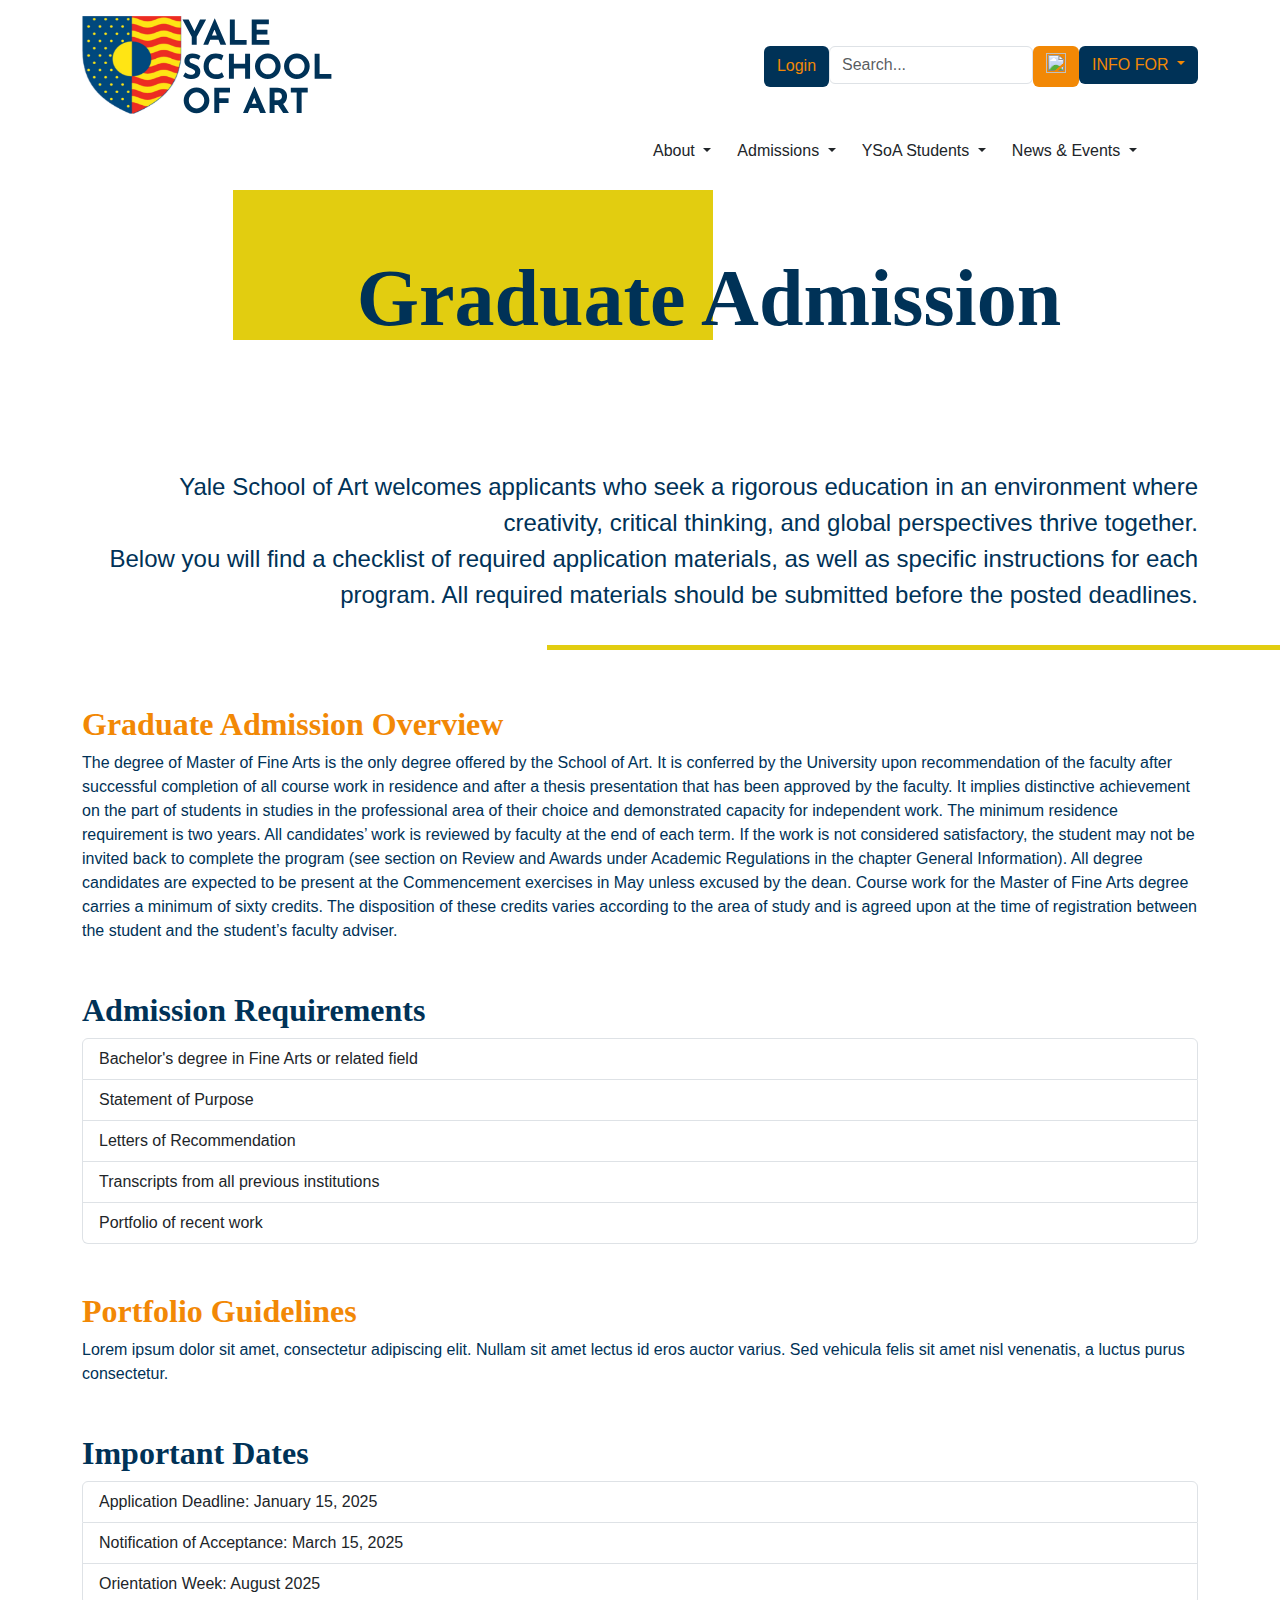
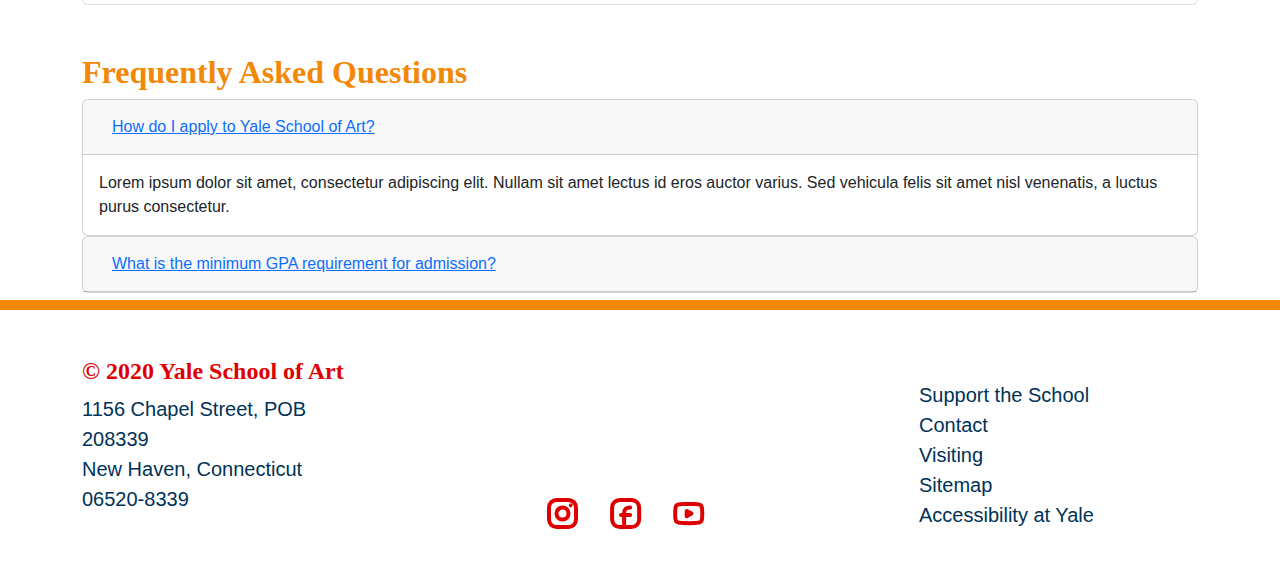
==== graduate-ad.html @ 080f5b9a "project" ====
<!DOCTYPE html>
<html lang="en">
<head>
    <meta charset="UTF-8">
    <meta name="viewport" content="width=device-width, initial-scale=1.0">
    <title>Graduate Admissions - Yale School of Art</title>
    <link href="https://cdn.jsdelivr.net/npm/bootstrap@5.3.3/dist/css/bootstrap.min.css" rel="stylesheet" integrity="sha384-QWTKZyjpPEjISv5WaRU9OFeRpok6YctnYmDr5pNlyT2bRjXh0JMhjY6hW+ALEwIH" crossorigin="anonymous">
    <script src="https://cdn.jsdelivr.net/npm/bootstrap@5.3.3/dist/js/bootstrap.bundle.min.js" integrity="sha384-YvpcrYf0tY3lHB60NNkmXc5s9fDVZLESaAA55NDzOxhy9GkcIdslK1eN7N6jIeHz" crossorigin="anonymous"></script>
    <link rel="stylesheet" href="style.css">
    <link rel="stylesheet" href="graduate-ad.css">
</head>
<body>
    <header class="container">
      <div class="row justify-content-between py-3 align-items-center">
        <div class="col d-flex flex-wrap">
          <a class="navbar-brand" href="index.html">
            <img class="logo" src="images/logo.png" alt="Yale Logo">
          </a>
          <h1 class="YSoA align-self-center">Yale School of Art</h1>
          <svg class="col-lg-auto logo-text" viewBox="0 0 211 134" fill="none" xmlns="http://www.w3.org/2000/svg">
            <path d="M13.728 26.008L0.72 1.672H9.312L18.432 20.008L16.368 20.152L25.344 1.672H33.936L20.688 26.008V37H13.728V26.008ZM29.9198 37L45.8558 0.279998H46.2398L62.1758 37H54.1118L43.9358 11.176L48.9758 7.72L36.7838 37H29.9198ZM40.8158 24.232H51.4238L53.8718 30.088H38.6558L40.8158 24.232ZM67.3256 1.672H74.2856V30.28H90.8936V37H67.3256V1.672ZM98.0756 1.672H122.172V8.392H105.036V15.928H120.204V22.648H105.036V30.28H122.844V37H98.0756V1.672ZM23.424 58.216C22.08 57.48 20.704 56.872 19.296 56.392C17.92 55.912 16.624 55.672 15.408 55.672C13.904 55.672 12.72 55.976 11.856 56.584C10.992 57.192 10.56 58.104 10.56 59.32C10.56 60.152 10.88 60.904 11.52 61.576C12.192 62.216 13.04 62.792 14.064 63.304C15.12 63.816 16.208 64.28 17.328 64.696C18.352 65.08 19.36 65.544 20.352 66.088C21.376 66.6 22.288 67.256 23.088 68.056C23.888 68.824 24.528 69.8 25.008 70.984C25.488 72.136 25.728 73.56 25.728 75.256C25.728 77.048 25.264 78.712 24.336 80.248C23.408 81.784 22.048 83.032 20.256 83.992C18.464 84.92 16.256 85.384 13.632 85.384C12.288 85.384 10.912 85.256 9.504 85C8.128 84.712 6.768 84.296 5.424 83.752C4.08 83.176 2.784 82.456 1.536 81.592L4.608 76.168C5.44 76.776 6.336 77.32 7.296 77.8C8.288 78.248 9.28 78.6 10.272 78.856C11.264 79.112 12.176 79.24 13.008 79.24C13.84 79.24 14.672 79.128 15.504 78.904C16.368 78.648 17.072 78.232 17.616 77.656C18.192 77.08 18.48 76.28 18.48 75.256C18.48 74.552 18.24 73.912 17.76 73.336C17.312 72.76 16.688 72.232 15.888 71.752C15.12 71.272 14.272 70.856 13.344 70.504C12.256 70.088 11.136 69.608 9.984 69.064C8.832 68.52 7.744 67.864 6.72 67.096C5.728 66.296 4.912 65.32 4.272 64.168C3.664 62.984 3.36 61.544 3.36 59.848C3.36 57.8 3.808 56.024 4.704 54.52C5.632 53.016 6.928 51.832 8.592 50.968C10.256 50.072 12.176 49.576 14.352 49.48C17.2 49.48 19.504 49.816 21.264 50.488C23.056 51.16 24.656 51.96 26.064 52.888L23.424 58.216ZM59.0404 82.072C58.6564 82.392 57.9364 82.824 56.8804 83.368C55.8564 83.912 54.5924 84.392 53.0884 84.808C51.5844 85.224 49.9204 85.416 48.0964 85.384C45.3124 85.32 42.8164 84.824 40.6084 83.896C38.4324 82.936 36.5764 81.64 35.0404 80.008C33.5364 78.376 32.3844 76.504 31.5844 74.392C30.7844 72.28 30.3844 70.024 30.3844 67.624C30.3844 64.936 30.7844 62.472 31.5844 60.232C32.4164 57.992 33.5844 56.056 35.0884 54.424C36.6244 52.792 38.4484 51.528 40.5604 50.632C42.6724 49.736 45.0084 49.288 47.5684 49.288C49.9364 49.288 52.0324 49.608 53.8564 50.248C55.6804 50.888 57.1684 51.576 58.3204 52.312L55.5844 58.888C54.7844 58.28 53.7124 57.656 52.3684 57.016C51.0564 56.344 49.5364 56.008 47.8084 56.008C46.4644 56.008 45.1684 56.296 43.9204 56.872C42.7044 57.416 41.6164 58.2 40.6564 59.224C39.7284 60.248 38.9924 61.448 38.4484 62.824C37.9044 64.168 37.6324 65.64 37.6324 67.24C37.6324 68.936 37.8724 70.488 38.3524 71.896C38.8644 73.304 39.5844 74.52 40.5124 75.544C41.4404 76.536 42.5444 77.304 43.8244 77.848C45.1364 78.392 46.6084 78.664 48.2404 78.664C50.1284 78.664 51.7444 78.36 53.0884 77.752C54.4324 77.144 55.4564 76.504 56.1604 75.832L59.0404 82.072ZM95.7251 49.672V85H88.7651V70.648H72.9731V85H66.0131V49.672H72.9731V63.928H88.7651V49.672H95.7251ZM102.666 67.384C102.666 64.952 103.13 62.648 104.058 60.472C104.986 58.296 106.266 56.376 107.898 54.712C109.562 53.016 111.482 51.688 113.658 50.728C115.834 49.768 118.17 49.288 120.666 49.288C123.13 49.288 125.45 49.768 127.626 50.728C129.802 51.688 131.722 53.016 133.386 54.712C135.082 56.376 136.394 58.296 137.322 60.472C138.282 62.648 138.762 64.952 138.762 67.384C138.762 69.88 138.282 72.216 137.322 74.392C136.394 76.568 135.082 78.488 133.386 80.152C131.722 81.784 129.802 83.064 127.626 83.992C125.45 84.92 123.13 85.384 120.666 85.384C118.17 85.384 115.834 84.92 113.658 83.992C111.482 83.064 109.562 81.784 107.898 80.152C106.266 78.488 104.986 76.568 104.058 74.392C103.13 72.216 102.666 69.88 102.666 67.384ZM109.866 67.384C109.866 68.952 110.138 70.424 110.682 71.8C111.258 73.144 112.042 74.344 113.034 75.4C114.058 76.424 115.226 77.224 116.538 77.8C117.882 78.376 119.338 78.664 120.906 78.664C122.41 78.664 123.802 78.376 125.082 77.8C126.394 77.224 127.53 76.424 128.49 75.4C129.45 74.344 130.202 73.144 130.746 71.8C131.29 70.424 131.562 68.952 131.562 67.384C131.562 65.784 131.274 64.296 130.698 62.92C130.154 61.544 129.386 60.344 128.394 59.32C127.434 58.264 126.298 57.448 124.986 56.872C123.674 56.296 122.25 56.008 120.714 56.008C119.178 56.008 117.754 56.296 116.442 56.872C115.13 57.448 113.978 58.264 112.986 59.32C111.994 60.344 111.226 61.544 110.682 62.92C110.138 64.296 109.866 65.784 109.866 67.384ZM143.541 67.384C143.541 64.952 144.005 62.648 144.933 60.472C145.861 58.296 147.141 56.376 148.773 54.712C150.437 53.016 152.357 51.688 154.533 50.728C156.709 49.768 159.045 49.288 161.541 49.288C164.005 49.288 166.325 49.768 168.501 50.728C170.677 51.688 172.597 53.016 174.261 54.712C175.957 56.376 177.269 58.296 178.197 60.472C179.157 62.648 179.637 64.952 179.637 67.384C179.637 69.88 179.157 72.216 178.197 74.392C177.269 76.568 175.957 78.488 174.261 80.152C172.597 81.784 170.677 83.064 168.501 83.992C166.325 84.92 164.005 85.384 161.541 85.384C159.045 85.384 156.709 84.92 154.533 83.992C152.357 83.064 150.437 81.784 148.773 80.152C147.141 78.488 145.861 76.568 144.933 74.392C144.005 72.216 143.541 69.88 143.541 67.384ZM150.741 67.384C150.741 68.952 151.013 70.424 151.557 71.8C152.133 73.144 152.917 74.344 153.909 75.4C154.933 76.424 156.101 77.224 157.413 77.8C158.757 78.376 160.213 78.664 161.781 78.664C163.285 78.664 164.677 78.376 165.957 77.8C167.269 77.224 168.405 76.424 169.365 75.4C170.325 74.344 171.077 73.144 171.621 71.8C172.165 70.424 172.437 68.952 172.437 67.384C172.437 65.784 172.149 64.296 171.573 62.92C171.029 61.544 170.261 60.344 169.269 59.32C168.309 58.264 167.173 57.448 165.861 56.872C164.549 56.296 163.125 56.008 161.589 56.008C160.053 56.008 158.629 56.296 157.317 56.872C156.005 57.448 154.853 58.264 153.861 59.32C152.869 60.344 152.101 61.544 151.557 62.92C151.013 64.296 150.741 65.784 150.741 67.384ZM186.576 49.672H193.536V78.28H210.144V85H186.576V49.672ZM2.4 115.384C2.4 112.952 2.864 110.648 3.792 108.472C4.72 106.296 6 104.376 7.632 102.712C9.296 101.016 11.216 99.688 13.392 98.728C15.568 97.768 17.904 97.288 20.4 97.288C22.864 97.288 25.184 97.768 27.36 98.728C29.536 99.688 31.456 101.016 33.12 102.712C34.816 104.376 36.128 106.296 37.056 108.472C38.016 110.648 38.496 112.952 38.496 115.384C38.496 117.88 38.016 120.216 37.056 122.392C36.128 124.568 34.816 126.488 33.12 128.152C31.456 129.784 29.536 131.064 27.36 131.992C25.184 132.92 22.864 133.384 20.4 133.384C17.904 133.384 15.568 132.92 13.392 131.992C11.216 131.064 9.296 129.784 7.632 128.152C6 126.488 4.72 124.568 3.792 122.392C2.864 120.216 2.4 117.88 2.4 115.384ZM9.6 115.384C9.6 116.952 9.872 118.424 10.416 119.8C10.992 121.144 11.776 122.344 12.768 123.4C13.792 124.424 14.96 125.224 16.272 125.8C17.616 126.376 19.072 126.664 20.64 126.664C22.144 126.664 23.536 126.376 24.816 125.8C26.128 125.224 27.264 124.424 28.224 123.4C29.184 122.344 29.936 121.144 30.48 119.8C31.024 118.424 31.296 116.952 31.296 115.384C31.296 113.784 31.008 112.296 30.432 110.92C29.888 109.544 29.12 108.344 28.128 107.32C27.168 106.264 26.032 105.448 24.72 104.872C23.408 104.296 21.984 104.008 20.448 104.008C18.912 104.008 17.488 104.296 16.176 104.872C14.864 105.448 13.712 106.264 12.72 107.32C11.728 108.344 10.96 109.544 10.416 110.92C9.872 112.296 9.6 113.784 9.6 115.384ZM45.435 97.672H67.515V104.392H52.395V112.408H65.499V119.128H52.395V133H45.435V97.672ZM85.8416 133L101.778 96.28H102.162L118.098 133H110.034L99.8576 107.176L104.898 103.72L92.7056 133H85.8416ZM96.7376 120.232H107.346L109.794 126.088H94.5776L96.7376 120.232ZM133.952 97.672C136.16 97.672 138.128 97.96 139.856 98.536C141.584 99.08 143.024 99.88 144.176 100.936C145.36 101.96 146.256 103.208 146.864 104.68C147.472 106.12 147.776 107.752 147.776 109.576C147.776 111.016 147.552 112.456 147.104 113.896C146.688 115.336 145.984 116.648 144.992 117.832C144.032 119.016 142.752 119.976 141.152 120.712C139.552 121.416 137.568 121.768 135.2 121.768H130.208V133H123.248V97.672H133.952ZM135.152 115.048C136.208 115.048 137.088 114.872 137.792 114.52C138.496 114.168 139.04 113.72 139.424 113.176C139.84 112.632 140.128 112.072 140.288 111.496C140.48 110.888 140.576 110.328 140.576 109.816C140.576 109.432 140.512 108.952 140.384 108.376C140.288 107.768 140.064 107.16 139.712 106.552C139.36 105.944 138.816 105.432 138.08 105.016C137.376 104.6 136.416 104.392 135.2 104.392H130.208V115.048H135.152ZM141.68 119.368L150.416 133H142.304L133.376 119.56L141.68 119.368ZM153.051 97.672H176.859V104.392H168.267V133H161.307V104.392H153.051V97.672Z" fill="#003257"/>
          </svg>
        </div>
        <div class="col-md-auto d-flex flex-wrap box-2 ">
          <button type="button" class="btn btn-login" data-bs-toggle="modal" data-bs-target="#loginModal">
            Login
          </button>
            <form class="col-lg-auto  mb-lg-0" role="search">
              <input type="search" class="form-control" placeholder="Search..." aria-label="Search">
            </form>
            <button type="button" class="btn btn-search"><img src="https://www.svgrepo.com/show/55048/search.svg" width="20px" height="20px" alt=""></button> 
            <div class="dropdown">
              <button class="btn btn-login dropdown-toggle" type="button" data-bs-toggle="dropdown" aria-expanded="false">
                INFO FOR
              </button>
              <ul class="dropdown-menu">
                <li><a class="dropdown-item" href="#">Visitors</a></li>
                <li><a class="dropdown-item" href="#">Current Students</a></li>
                <li><a class="dropdown-item" href="#">General Audience</a></li>
              </ul>
            </div>
        </div>
      </div>
      <nav class="container navbar navbar-expand-lg py-0">  
        <div class="d-flex flex-wrap offset-md-6 justify-content-end">
            <button class="navbar-toggler" type="button" data-bs-toggle="collapse" data-bs-target="#navbarNav" aria-controls="navbarNav" aria-expanded="false" aria-label="Toggle navigation">
                <span class="navbar-toggler-icon"></span>
            </button>
            <div  class="collapse navbar-collapse" id="navbarNav">
                <div class="dropdown">
                    <button class="btn dropdown-toggle" type="button" data-bs-toggle="dropdown" aria-expanded="false">
                      About
                    </button>
                    <ul class="dropdown-menu">
                      <li><a class="dropdown-item" href="#">History</a></li>
                      <li><a class="dropdown-item" href="#">Mission Statement</a></li>
                      <li><a class="dropdown-item" href="#">People</a>
                        <ul>
                          <li><a class="dropdown-item" href="#">Faculty & Staff</a></li>
                          <li><a class="dropdown-item" href="#">Current Students</a></li>
                          <li><a class="dropdown-item" href="#">Alumni</a></li>
                          <li><a class="dropdown-item" href="#">Friends of the School</a></li>
                        </ul>
                      </li>
                    </ul>
                  </div>
                  <div class="dropdown">
                    <button class="btn dropdown-toggle" type="button" data-bs-toggle="dropdown" aria-expanded="false">
                      Admissions
                    </button>
                    <ul class="dropdown-menu">
                      <li><a class="dropdown-item" href="graduate-ad.html">Graduate Admission</a><ul><li><a class="dropdown-item" href="#">Portfolio Requirements</a></li></ul></li>
                      <li><a class="dropdown-item" href="#">Financial Aid</a><ul><li><a class="dropdown-item" href="#">Tuition, Fees, <br> & Cost of Attendance</a></li></ul></li>
                      <li><a class="dropdown-item" href="#">Graduate Study Area</a></li>
                      <li><a class="dropdown-item" href="#">Courses</a></li>
                      <li><a class="dropdown-item" href="#">Housing</a></li>
                      <li><a class="dropdown-item" href="#">Brochures & Documentation</a></li>
                    </ul>
                  </div>
                  <div class="dropdown">
                    <button class="btn dropdown-toggle" type="button" data-bs-toggle="dropdown" aria-expanded="false">
                      YSoA Students
                    </button>
                    <ul class="dropdown-menu">
                      <li><a class="dropdown-item" href="#">Student Resources</a>
                        <ul>
                          <li><a class="dropdown-item" href="#">Academic Regulations</a></li>
                          <li><a class="dropdown-item" href="#">Community Bulletin Board</a></li>
                          <li><a class="dropdown-item" href="#">Yale University Resources & Services</a></li>
                          <li><a class="dropdown-item" href="#">Resources on Sexual Misconduct</a></li>
                          <li><a class="dropdown-item" href="#">Policy Statements</a></li>
                        </ul>
                      </li>
                      <li><a class="dropdown-item" href="#">Facilities</a></li>
                      <li><a class="dropdown-item" href="#">Undergraduate Studies in Art</a></li>
                    </ul>
                  </div>
                  <div class="dropdown">
                    <button class="btn dropdown-toggle" type="button" data-bs-toggle="dropdown" aria-expanded="false">
                      News & Events
                    </button>
                    <ul class="dropdown-menu">
                      <li><a class="dropdown-item" href="yale-news.html">News</a></li>
                      <li><a class="dropdown-item" href="#">Events</a></li>
                      <li><a class="dropdown-item" href="#">Exhibitions</a></li>
                      <li><a class="dropdown-item" href="#">Open Studios</a></li>
                      <li><a class="dropdown-item" href="#">Publication</a></li>
                      <li><a class="dropdown-item" href="yale-calendar.html">Calendar</a></li>
                    </ul>
                  </div>
            </div>
        </div>
      </nav> 
    </header>      

    <div class="modal fade" id="loginModal" tabindex="-1" aria-labelledby="loginModalLabel" aria-hidden="true">
      <div class="modal-dialog modal-dialog-centered">
          <div class="modal-content">
              <div class="modal-header">
                  <h5 class="modal-title" id="loginModalLabel">Login</h5>
                  <button type="button" class="btn-close" data-bs-dismiss="modal" aria-label="Close"></button>
              </div>
              <div class="modal-body">
                  <form>
                      <div class="mb-3">
                          <label for="email" class="form-label">Email address</label>
                          <input type="email" class="form-control" id="email" required>
                      </div>
                      <div class="mb-3">
                          <label for="password" class="form-label">Password</label>
                          <input type="password" class="form-control" id="password" required>
                      </div>
                      <button type="submit" class="btn btn-login">Login</button>
                  </form>
              </div>
          </div>
      </div>
    </div>

    <main>
        <div class="main-block offset-md-1">
            <div class="rectangle-container">
            <div class="rectangle-div"></div>
            <h1 class="main-text w-100" >Graduate Admission</h1>
            </div>
        </div>
         <div class="container">
             <p class="description text-end">Yale School of Art welcomes applicants who seek a rigorous
                education in an environment where creativity, critical thinking, and
                global perspectives thrive together. <br>Below you will find a checklist of required application materials,
                as well as specific instructions for each program. All required
                materials should be submitted before the posted deadlines.</p>
        <div class="underline offset-md-5"></div>
        </div>
        <div data-spy="scroll" data-target="#navbar" data-offset="50">
        
        <div class="container mt-5">
            <section id="overview">
                <h2 class="color-primary">Graduate Admission Overview</h2>
                <p>
                    The degree of Master of Fine Arts is the only degree offered by the School of Art. 
                    It is conferred by the University upon recommendation of the faculty after successful completion of all course work in residence and after a thesis presentation that has been approved by the faculty. 
                    It implies distinctive achievement on the part of students in studies in the professional area of their choice and demonstrated capacity for independent work. 
                    The minimum residence requirement is two years. All candidates’ work is reviewed by faculty at the end of each term. If the work is not considered satisfactory, 
                    the student may not be invited back to complete the program (see section on Review and Awards under Academic Regulations in the chapter General Information). 
                    All degree candidates are expected to be present at the Commencement exercises in May unless excused by the dean. Course work for the Master of Fine Arts degree carries a minimum of sixty credits.
                    The disposition of these credits varies according to the area of study and is agreed upon at the time of registration between the student and the student’s faculty adviser.
                </p>
            </section>
        
            <section id="admission" class="mt-5">
                <h2 class="color-secondary">Admission Requirements</h2>
                <div class="list-group">
                    <a href="#" class="list-group-item list-group-item-action">Bachelor's degree in Fine Arts or related field</a>
                    <a href="#" class="list-group-item list-group-item-action">Statement of Purpose</a>
                    <a href="#" class="list-group-item list-group-item-action">Letters of Recommendation</a>
                    <a href="#" class="list-group-item list-group-item-action">Transcripts from all previous institutions</a>
                    <a href="#" class="list-group-item list-group-item-action">Portfolio of recent work</a>
                </div>
            </section>
        
            <section id="portfolio" class="mt-5">
                <h2 class="color-primary">Portfolio Guidelines</h2>
                <p>Lorem ipsum dolor sit amet, consectetur adipiscing elit. Nullam sit amet lectus id eros auctor varius. Sed vehicula felis sit amet nisl venenatis, a luctus purus consectetur.</p>
            </section>
        
            <section id="dates" class="mt-5">
                <h2 class="color-secondary">Important Dates</h2>
                <ul class="list-group">
                    <li class="list-group-item">Application Deadline: <span class="font-weight-bold">January 15, 2025</span></li>
                    <li class="list-group-item">Notification of Acceptance: <span class="font-weight-bold">March 15, 2025</span></li>
                    <li class="list-group-item">Orientation Week: <span class="font-weight-bold">August 2025</span></li>
                </ul>
            </section>
        
            <section id="faq" class="mt-5">
                <h2 class="color-primary">Frequently Asked Questions</h2>
                <div class="accordion" id="accordionFaq">
                    <div class="card">
                        <div class="card-header" id="headingOne">
                            <h5 class="mb-0">
                                <button class="btn btn-link" type="button" data-toggle="collapse" data-target="#collapseOne" aria-expanded="true" aria-controls="collapseOne">
                                    How do I apply to Yale School of Art?
                                </button>
                            </h5>
                        </div>
        
                        <div id="collapseOne" class="collapse show" aria-labelledby="headingOne" data-parent="#accordionFaq">
                            <div class="card-body">
                                Lorem ipsum dolor sit amet, consectetur adipiscing elit. Nullam sit amet lectus id eros auctor varius. Sed vehicula felis sit amet nisl venenatis, a luctus purus consectetur.
                            </div>
                        </div>
                    </div>
                    <div class="card">
                        <div class="card-header" id="headingTwo">
                            <h5 class="mb-0">
                                <button class="btn btn-link collapsed" type="button" data-toggle="collapse" data-target="#collapseTwo" aria-expanded="false" aria-controls="collapseTwo">
                                    What is the minimum GPA requirement for admission?
                                </button>
                            </h5>
                        </div>
                        <div id="collapseTwo" class="collapse" aria-labelledby="headingTwo" data-parent="#accordionFaq">
                            <div class="card-body">
                                Lorem ipsum dolor sit amet, consectetur adipiscing elit. Nullam sit amet lectus id eros auctor varius. Sed vehicula felis sit amet nisl venenatis, a luctus purus consectetur.
                            </div>
                        </div>
                    </div>
                </div>
            </section>
        </div>
        </div>

        
    </main>
    <div class="orange-underline"></div>
   <!--Footer-->
    <div class="container">
      <footer class="d-flex flex-wrap justify-content-between align-items-end py-3 my-4">
        <div class="col mb-3">
          <h4>© 2020 Yale School of Art</h4>
          <p>1156 Chapel Street, POB 208339 <br>New Haven, Connecticut <br>06520-8339</p>
        </div>
    
        <div class="col mb-3 offset-md-2">
          <svg width="158" height="32" viewBox="0 0 158 32" fill="none" xmlns="http://www.w3.org/2000/svg">
            <path d="M92.1399 9.50993V21.5258C92.1399 25.6734 88.7775 29.0358 84.6299 29.0358H72.6141C68.4664 29.0358 65.1041 25.6734 65.1041 21.5258V9.50993C65.1041 5.36232 68.4664 2 72.6141 2H84.6299C88.7775 2 92.1399 5.36232 92.1399 9.50993Z" stroke="#DE0000" stroke-width="4" stroke-linecap="round" stroke-linejoin="round"/>
            <path d="M77.12 29.0356C77.12 24.5296 77.12 20.0237 77.12 15.5177C77.12 12.2321 77.871 9.50977 83.1279 9.50977" stroke="#DE0000" stroke-width="4" stroke-linecap="round" stroke-linejoin="round"/>
            <path d="M74.116 17.02H77.1199H83.1279" stroke="#DE0000" stroke-width="4" stroke-linecap="round" stroke-linejoin="round"/>
            <path d="M15.5178 21.5257C18.8359 21.5257 21.5258 18.8357 21.5258 15.5177C21.5258 12.1996 18.8359 9.50977 15.5178 9.50977C12.1997 9.50977 9.50989 12.1996 9.50989 15.5177C9.50989 18.8357 12.1997 21.5257 15.5178 21.5257Z" stroke="#DE0000" stroke-width="4" stroke-linecap="round" stroke-linejoin="round"/>
            <path d="M2 21.5258V9.50993C2 5.36232 5.36232 2 9.50993 2H21.5258C25.6734 2 29.0358 5.36232 29.0358 9.50993V21.5258C29.0358 25.6734 25.6734 29.0358 21.5258 29.0358H9.50993C5.36232 29.0358 2 25.6734 2 21.5258Z" stroke="#DE0000" stroke-width="4"/>
            <path d="M23.7788 7.2718L23.794 7.25488" stroke="#DE0000" stroke-width="4" stroke-linecap="round" stroke-linejoin="round"/>
            <path d="M144.43 15.5976L139.698 18.3012V12.894L144.43 15.5976Z" fill="black" stroke="#DE0000" stroke-width="4" stroke-linecap="round" stroke-linejoin="round"/>
            <path d="M128.208 16.5542V14.6413C128.208 10.7274 128.208 8.77048 129.432 7.51133C130.656 6.25218 132.583 6.19767 136.438 6.08866C138.264 6.03701 140.129 6 141.726 6C143.323 6 145.188 6.03701 147.015 6.08866C150.869 6.19767 152.796 6.25218 154.02 7.51133C155.244 8.77048 155.244 10.7274 155.244 14.6413V16.5542C155.244 20.468 155.244 22.425 154.02 23.6841C152.796 24.9433 150.869 24.9978 147.015 25.1068C145.188 25.1585 143.323 25.1955 141.726 25.1955C140.129 25.1955 138.264 25.1585 136.437 25.1068C132.583 24.9978 130.656 24.9433 129.432 23.6841C128.208 22.425 128.208 20.468 128.208 16.5542Z" stroke="#DE0000" stroke-width="4"/>
            </svg> 
        </div>
    
        <div class="col mb-3 offset-md-1">
          <ul class="nav flex-column">
            <li class="nav-item"><a href="#" class="nav-link p-0">Support the School</a></li>
            <li class="nav-item"><a href="#" class="nav-link p-0">Contact</a></li>
            <li class="nav-item"><a href="#" class="nav-link p-0">Visiting</a></li>
            <li class="nav-item"><a href="https://art.yale.edu/sitemap.xml" class="nav-link p-0">Sitemap</a></li>
            <li class="nav-item "><a href="#" class="nav-link p-0">Accessibility at Yale</a></li>
          </ul>
        </div>
      </footer>
    </div>

  </body>
</html>
---- style.css ----
html, body {
    overflow-x: hidden;
    box-sizing: border-box;
    color: #003257;
    font-family: Helvetica;
  }
  
  * {
    box-sizing: inherit;
  }
  
  img, table {
    max-width: 100%;
    height: auto;
  }
  .YSoA{
    display: none;
  }
  h1,h2,h4{
      font-family: 'Josefin sans';
      font-weight: bold;
    }
    .logo{
      width: 100px;
      height: 100px;
      }
    .logo-text{
      width: 150px ;
      height: 100px;
    }
    .nav-link{
      text-decoration: none;
      color: #003257;
    }
    h4{
      color: #de0000;
    }
  
    nav,button, footer p, .nav-item{
      font-size: 20px;
      color: #003257;
    }
    .modal-content, .btn-search {
      background-color: #F28805;
      color: #003257;
  }
  .btn-login {
      background-color: #003257;
      color: #F28805;
  }
    /* Welcome-text */
    .rectangle-div {
      position: absolute;
      top: 0;
      left: 126px;
      background-color: #e2cd10;
      width: 480px;
      height: 150px;
    }
    .main-text {
      font-family: 'Josefin sans';
      margin: 0;
      position: absolute;
      top: 60px;
      left: 250px;
      font-size: inherit;
      font-weight: 700;
      white-space: pre-wrap;
      display: inline-block;
      width: 628px;
      height: 150px;
      z-index: 1;
    }
    .main-block {
      width: 908px;
      display: flex;
      flex-direction: row;
      align-items: flex-start;
      justify-content: flex-start;
      padding: 0 var(--padding-58xl) 100px;
      box-sizing: border-box;
      max-width: 100%;
      font-size: 80px;
      color: var(--color-darkslategray);
      margin-top: 20px;
    }
    .rectangle-container {
      height: 259px;
      flex: 1;
      position: relative;
      max-width: 100%;
    }
    .description{
      color: #003257; 
      font-size: 1.5em;
      margin: 20px 0;
      padding-left: 10px;
    }
    .underline {
      display: inline-block;
      width: 800px;
      height: 5px;
      background-color: #E2CD10;
      margin-top: 10px;
    }
      .welcome-text-block{
      background-color: #E2CD10; 
      width: 250px;
      height: 50px;
      display: block;
      top: 0; 
      left: 0; 
    }
    /* Bulletin*/
  
    .bulletin-board-title {
      font-size: 2.5em;
      color: #003257;
      margin-bottom: 20px;
  }
  
  .bulletin-card {
      background-color: #E2CD10;
      border-radius: 10px;
      padding: 20px;
      margin: 10px 0;
      position: relative;
      box-shadow: 0px 4px 6px rgba(0, 0, 0, 0.1);
      transition: transform 0.3s;
      display: block;
  }
  
  .bulletin-card:hover {
      transform: translateY(-5px);
  }
  
  .bulletin-pin {
      position: absolute;
      top: -10px;
      left: 50%;
      transform: translateX(-50%);
      width: 30px;
      height: 30px;
      background: url('images/pin.png') no-repeat center center;
      background-size: contain;
  }
  
  .bulletin-card h3 {
      color: #de0000;
      font-size: 1.5em;
      margin-bottom: 10px;
  }
  
  .bulletin-card p {
      color: #003257;
      font-size: 1em;
  }
  
  .bulletin-link {
      text-align: right;
      font-size: 1.5em;
      color: #003257;
  }
  
  .bulletin-link span {
      transition: color 0.3s;
  }
  
  .bulletin-link span:hover {
      color: #de0000;
  }
    /* More Info*/
    .section-heading {
      color: #003257;
      margin-bottom: 20px;
      text-transform: uppercase;
      letter-spacing: 1.5px;
  }
  
  .accordion-button {
      color: #003257;
  }
  
  .accordion-button:focus {
      box-shadow: none;
  }
  
  .accordion-button:not(.collapsed) {
      color: #fff;
      background-color: #003257;
  }
  
  .accordion-item {
      border: 1px solid #003257;
      margin-bottom: 10px;
  }
  
  .btn-custom {
      background-color: #003257;
      color: #E2CD10;
      border: none;
      margin-top: 10px;
      text-transform: uppercase;
  }
  
  .btn-custom:hover {
      background-color: #E2CD10;
      color: #003257;
      border: 1px solid #003257;
  }
  
  .info-text {
      font-size: 1.1em;
      color: #003257;
  }
  
  
  /* Go To Top*/
  #goTopBtn {
    display: none;
    position: fixed;
    bottom: 20px;
    right: 30px;
    z-index: 100;
    font-size: 18px;
    border: none;
    outline: none;
    background-color: #E2CD10;
    color: #003257;
    cursor: pointer;
    padding: 15px;
    border-radius: 4px;
  }
  #goTopBtn:hover {
    background-color: #003257;
    color: #E2CD10;
  }
  /* Newsletter */
    main .newsletter {
      text-align: center;
      padding: 20px;
      background-color: #e2cd10;
    }
    
    main .newsletter form {
      display: flex;
      justify-content: center;
      align-items: center;
    }
    
    main .newsletter input[type="email"] {
      padding: 10px;
      border: 1px solid #ccc;
      border-radius: 5px;
      margin-right: 10px;
    }
    
    main .newsletter button {
      padding: 10px 20px;
      border: none;
      border-radius: 5px;
      background-color: #333;
      color: #fff;
    }
    
     /* Popup container */
     .popup {
      position: fixed;
      display: none;
      width: 100%;
      height: 100%;
      top: 0;
      left: 0;
      right: 0;
      bottom: 0;
      background-color: rgba(0,0,0,0.5);
      z-index: 1000;
    }
    
    /* Popup content */
    .popup-content {
      position: absolute;
      background: #e2cd10;
      border-radius: 5px;
      width: 90%;
      max-width: 600px;
      top: 50%;
      left: 50%;
      transform: translate(-50%, -50%);
      padding: 20px;
      box-shadow: 0 5px 15px rgba(0,0,0,0.3);
      overflow-y: auto;
      max-height: 90%;
    }
    
    /* Close button */
    .close {
      position: absolute;
      top: 10px;
      right: 15px;
      font-size: 18px;
      cursor: pointer;
    }
    /* Footer */
  
    .orange-underline {
      display: inline-block;
      width: 100%;
      height: 10px;
      background-color: #F28805;
    }
  
  
    @media (max-width: 991.98px){
  
      .logo {
        width: 80px;
        height: 80px;
      }
      .underline {
        width: 100%;
      }
      footer .col-md-6 {
        text-align: center;
      }
      footer .col-md-6.text-md-end {
        text-align: center;
      }
      nav,button, footer p, .nav-item{
        font-size: 15px;
      }
      .d1, .logo-text{
        display: none;
      }
      .rectangle-div {
        top: 20px;
        left: 63px;
      }
      .main-text {
        top: 80px;
        left:125px;
        font-weight: 500;
        height: 100px;
        width: 100px;
      }
      .main-block {
        margin-top: 40px;
      }
      .description{
        font-size: 1.1em;
      }
      .box-2{
        width: 100%;
      }
      .YSoA{
        display: block;
        font-size: 2.5em;
      }
    }
---- graduate-ad.css ----
.color-primary {
    color: #f28805; 
.color-secondary {
    color: #e2cd10 
}
.color-accent {
    color: #FFFFFF; 
    background-color: #003257; 
}
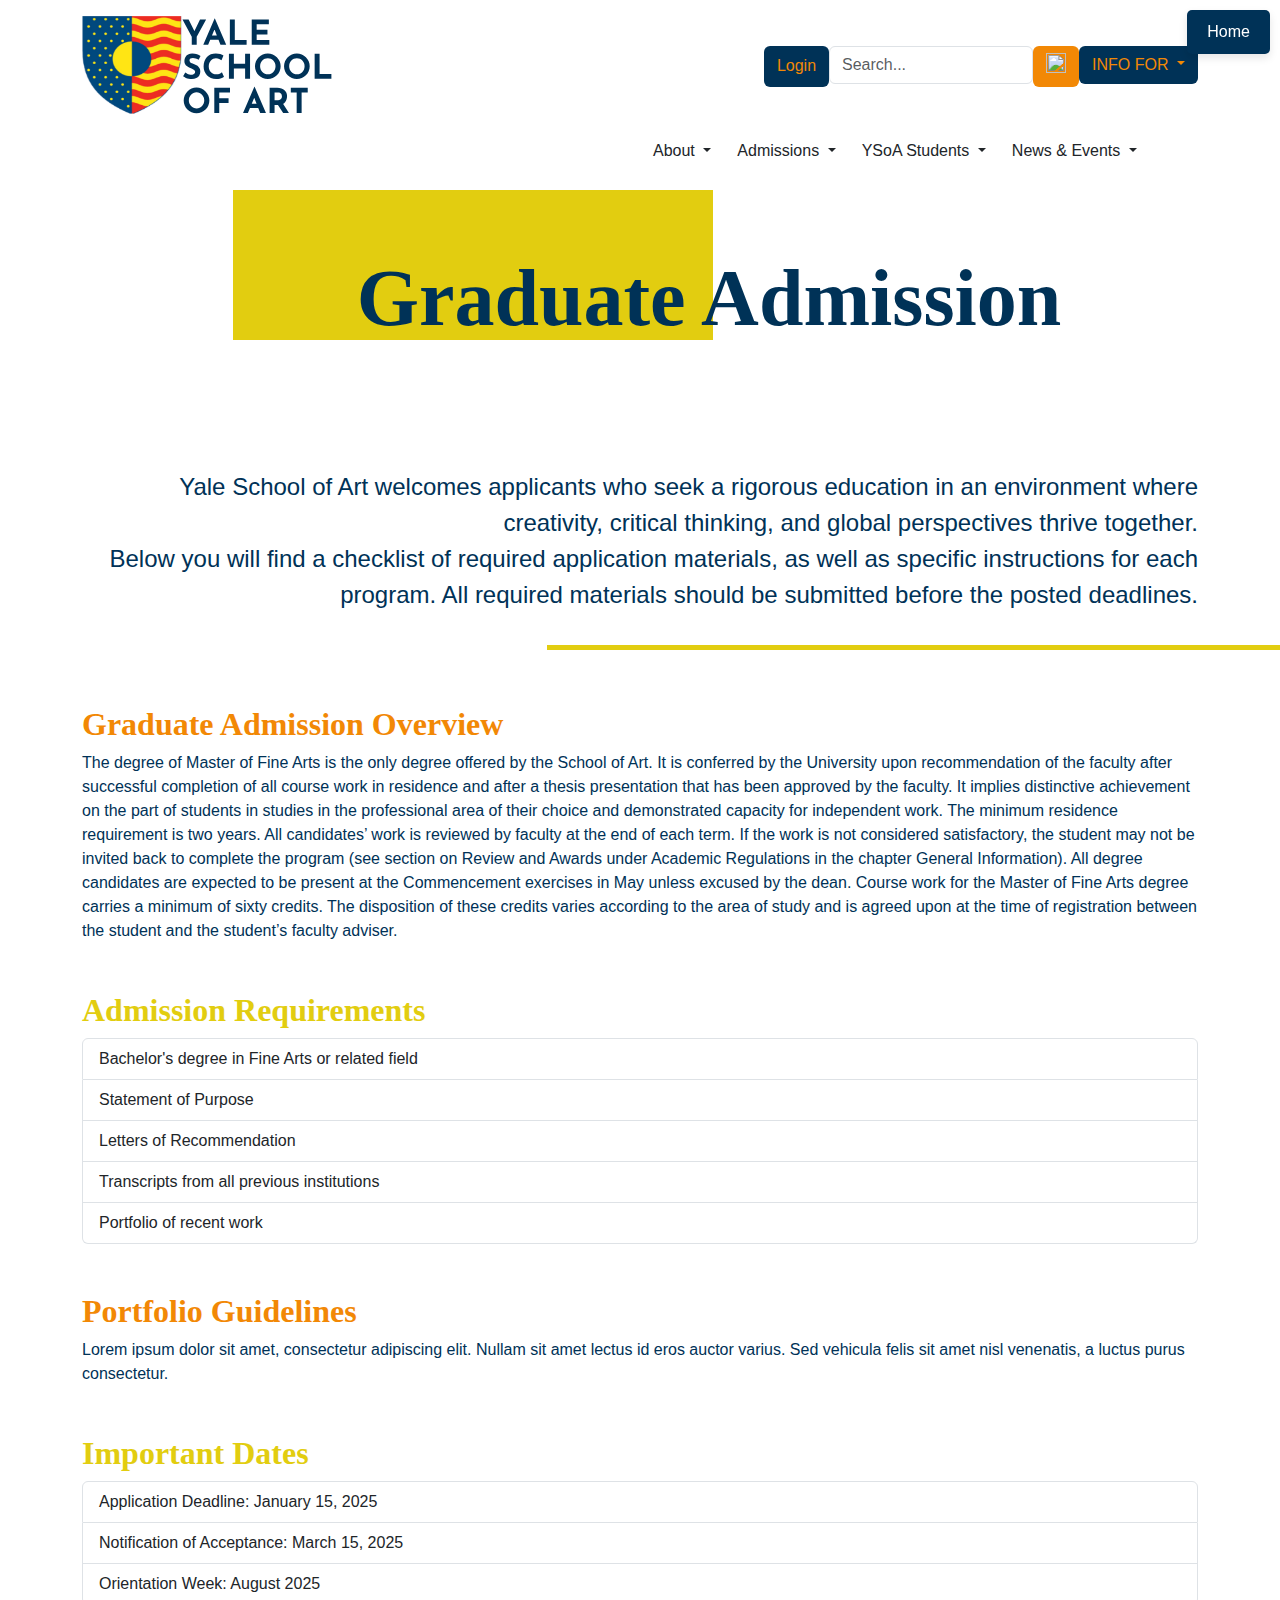
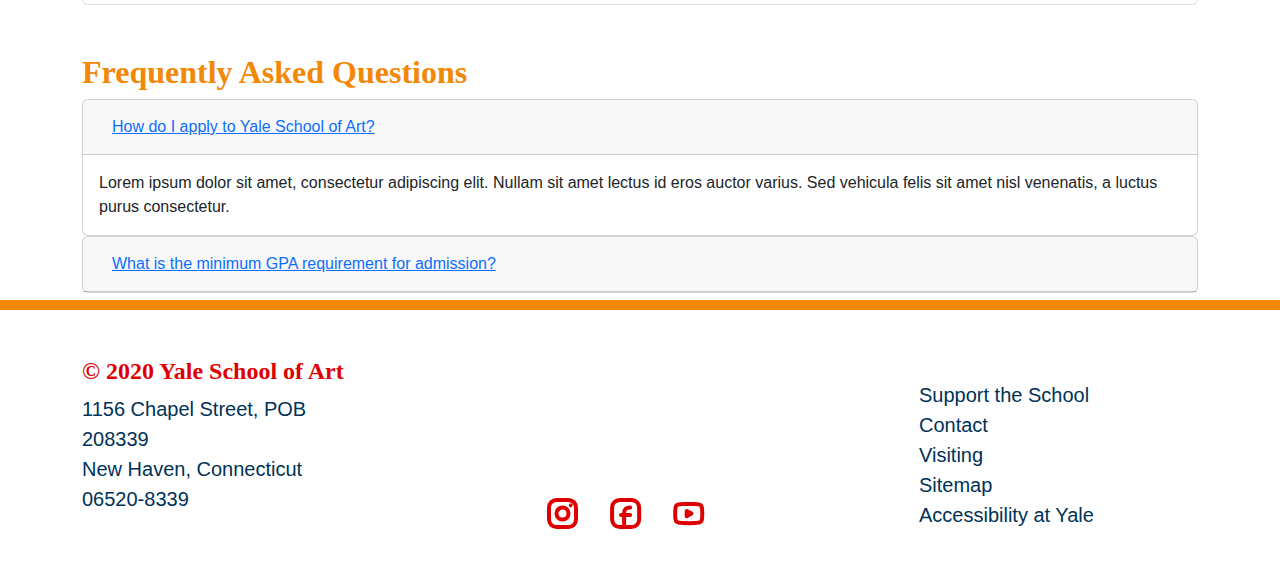
==== commit 79db4227: "Home button added" ====
--- a/graduate-ad.html
+++ b/graduate-ad.html
@@ -10,6 +10,8 @@
     <link rel="stylesheet" href="graduate-ad.css">
 </head>
 <body>
+  <a href="index.html" class="home-button">Home</a>
+
     <header class="container">
       <div class="row justify-content-between py-3 align-items-center">
         <div class="col d-flex flex-wrap">
@@ -230,7 +232,6 @@
         </div>
         </div>
 
-        
     </main>
     <div class="orange-underline"></div>
    <!--Footer-->
--- a/graduate-ad.css
+++ b/graduate-ad.css
@@ -1,9 +1,33 @@
 .color-primary {
     color: #f28805; 
+}
 .color-secondary {
     color: #e2cd10 
 }
 .color-accent {
     color: #FFFFFF; 
     background-color: #003257; 
-}+}
+.home-button {
+    position: fixed;
+    top: 10px;
+    right: 10px;
+    background-color: #003257; /* Yale blue */
+    color: white;
+    padding: 10px 20px;
+    text-decoration: none;
+    border-radius: 5px;
+    box-shadow: 0 4px 8px rgba(0, 0, 0, 0.1);
+    transition: background-color 0.3s ease, transform 0.3s ease;
+    z-index: 1000;
+}
+
+.home-button:hover {
+    background-color: #f28805; /* Darker shade of Yale blue */
+    transform: translateY(-2px);
+}
+
+.home-button:active {
+    background-color: #e2cd10; /* Even darker shade of Yale blue */
+    transform: translateY(0);
+}
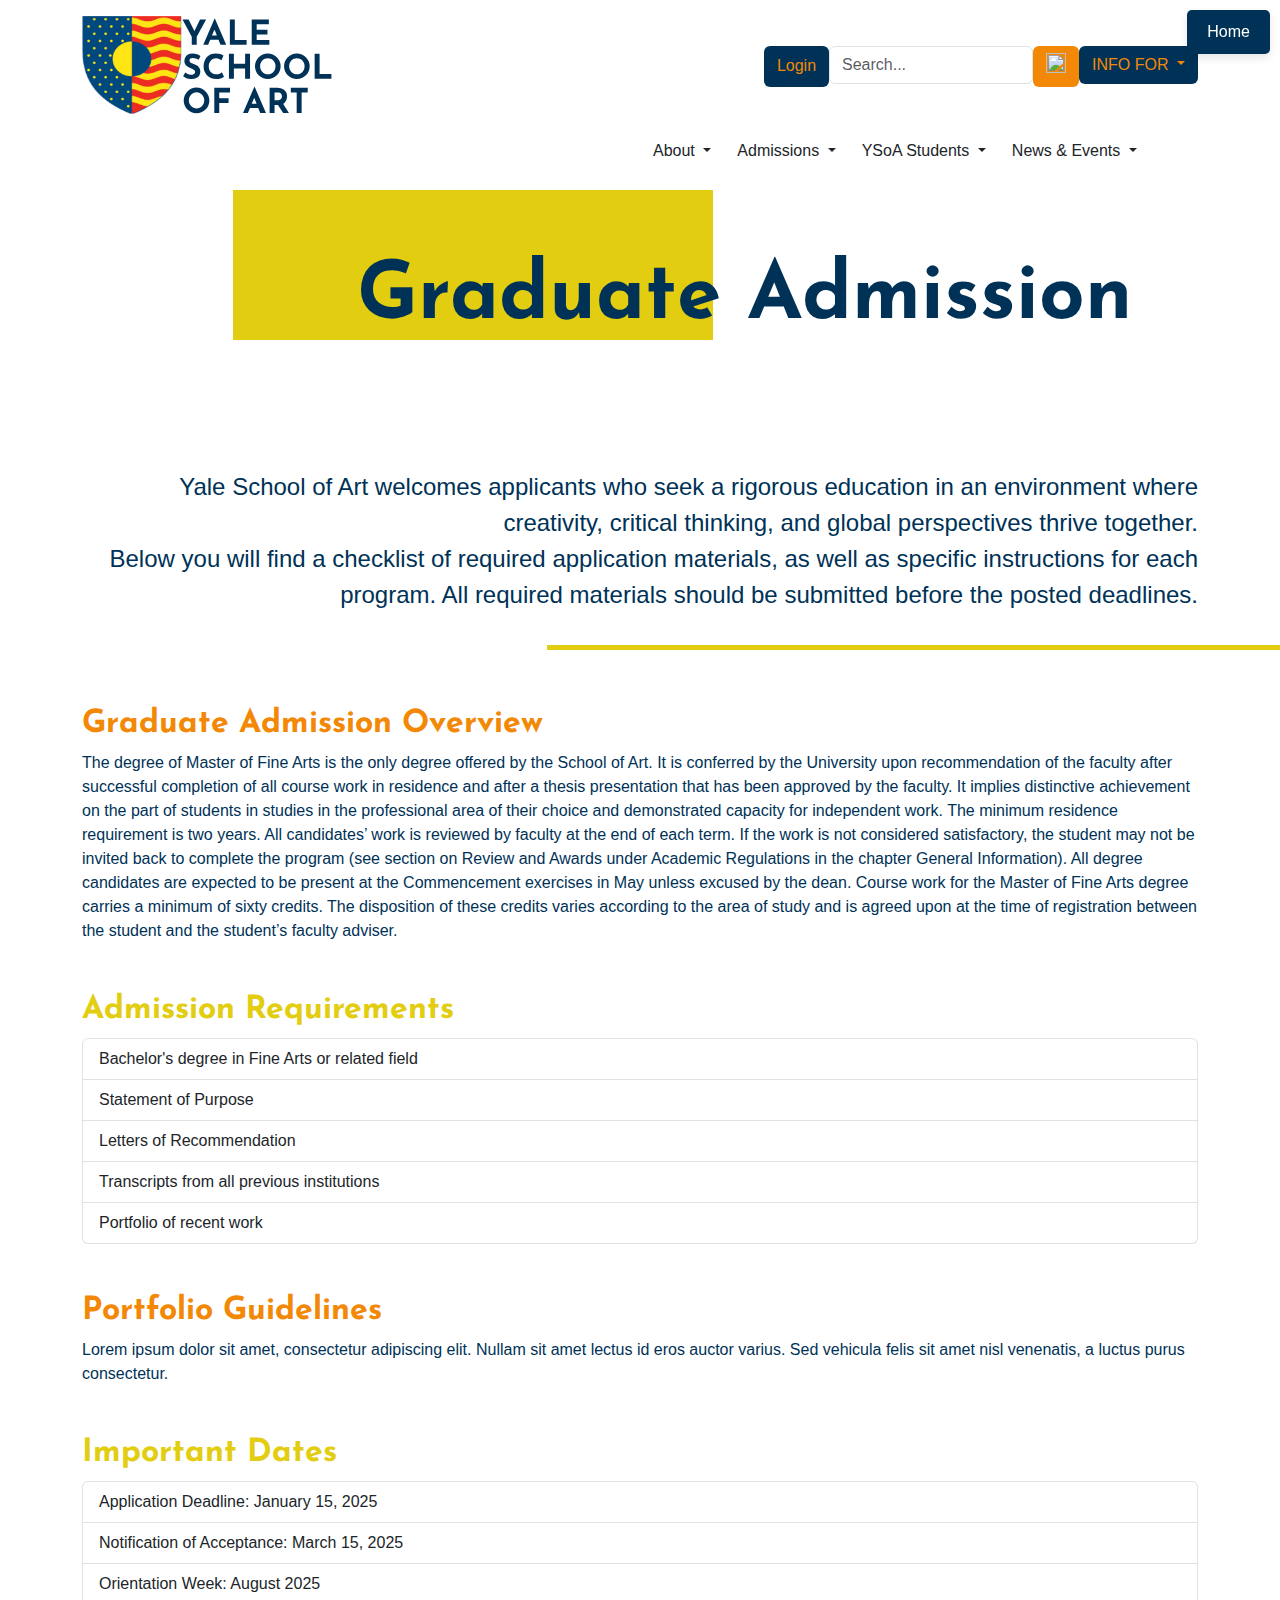
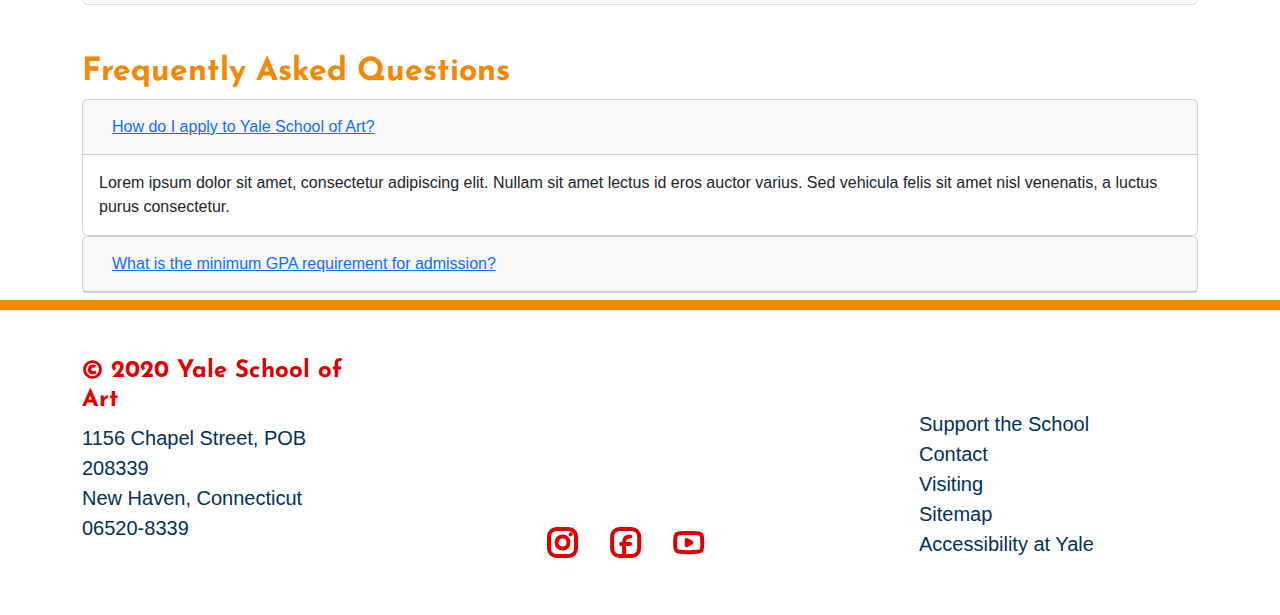
==== commit 49e60d9b: "Update graduate-ad.html" ====
--- a/graduate-ad.html
+++ b/graduate-ad.html
@@ -6,6 +6,9 @@
     <title>Graduate Admissions - Yale School of Art</title>
     <link href="https://cdn.jsdelivr.net/npm/bootstrap@5.3.3/dist/css/bootstrap.min.css" rel="stylesheet" integrity="sha384-QWTKZyjpPEjISv5WaRU9OFeRpok6YctnYmDr5pNlyT2bRjXh0JMhjY6hW+ALEwIH" crossorigin="anonymous">
     <script src="https://cdn.jsdelivr.net/npm/bootstrap@5.3.3/dist/js/bootstrap.bundle.min.js" integrity="sha384-YvpcrYf0tY3lHB60NNkmXc5s9fDVZLESaAA55NDzOxhy9GkcIdslK1eN7N6jIeHz" crossorigin="anonymous"></script>
+    <link rel="preconnect" href="https://fonts.googleapis.com">
+    <link rel="preconnect" href="https://fonts.gstatic.com" crossorigin>
+    <link href="https://fonts.googleapis.com/css2?family=Josefin+Sans:ital,wght@0,100..700;1,100..700&display=swap" rel="stylesheet">
     <link rel="stylesheet" href="style.css">
     <link rel="stylesheet" href="graduate-ad.css">
 </head>
@@ -268,4 +271,4 @@
     </div>
 
   </body>
-</html>+</html>
